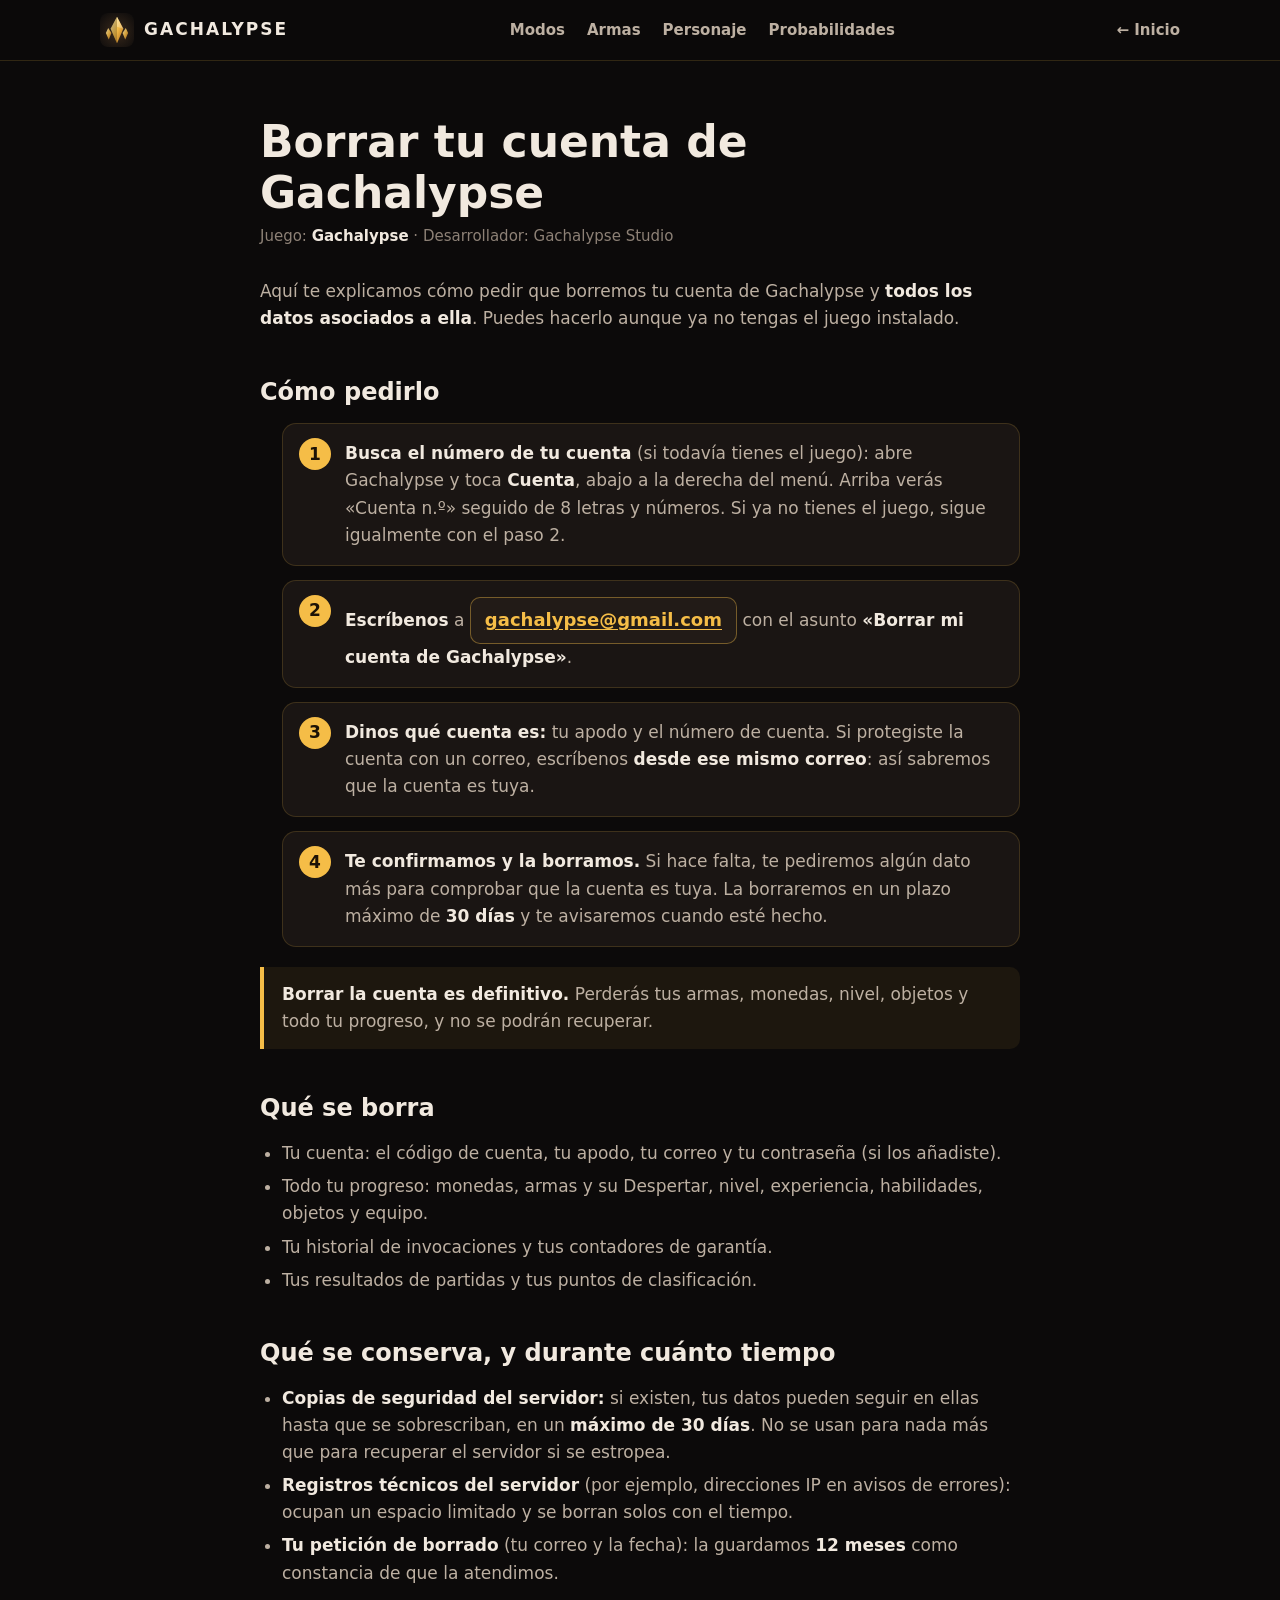
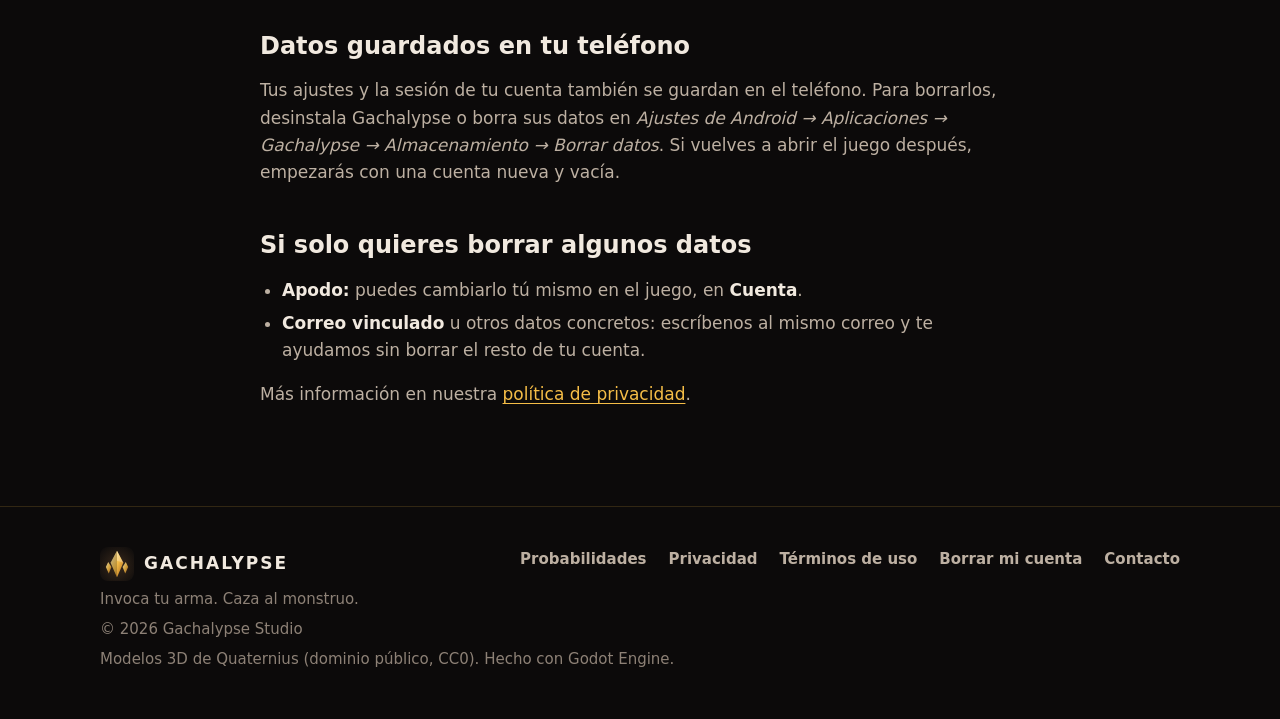
==== borrar-cuenta.html @ cc6512dd "Página web de Gachalypse Portada, política de privacidad, borrar la cuenta, términos de uso y probab" ====
<!doctype html>
<html lang="es">
<head>
<meta charset="utf-8">
<meta name="viewport" content="width=device-width, initial-scale=1">
<title>Borrar tu cuenta · Gachalypse</title>
<meta name="description" content="Cómo pedir que se borre tu cuenta de Gachalypse y todos sus datos, qué se borra y qué se conserva.">
<meta name="theme-color" content="#0c0a0a">
<link rel="icon" href="img/icono.svg" type="image/svg+xml">
<link rel="apple-touch-icon" href="img/icono-180.png">
<link rel="stylesheet" href="estilo.css">
</head>
<body>
<header class="cabecera">
	<div class="contenedor">
		<a class="marca" href="./"><img src="img/icono.svg" alt="" width="34" height="34">GACHALYPSE</a>
		<nav class="menu" aria-label="Secciones">
			<a href="./#modos">Modos</a>
			<a href="./#armas">Armas</a>
			<a href="./#cazador">Personaje</a>
			<a href="probabilidades.html">Probabilidades</a>
		</nav>
		<a class="volver" href="./">← Inicio</a>
	</div>
</header>

<main class="documento">
	<div class="contenedor">
		<h1>Borrar tu cuenta de Gachalypse</h1>
		<p class="fecha">Juego: <strong>Gachalypse</strong> · Desarrollador: Gachalypse Studio</p>

		<p>Aquí te explicamos cómo pedir que borremos tu cuenta de Gachalypse y <strong>todos los datos asociados a ella</strong>. Puedes hacerlo aunque ya no tengas el juego instalado.</p>

		<h2>Cómo pedirlo</h2>
		<ol class="pasos">
			<li><strong>Busca el número de tu cuenta</strong> (si todavía tienes el juego): abre Gachalypse y toca <strong>Cuenta</strong>, abajo a la derecha del menú. Arriba verás «Cuenta n.º» seguido de 8 letras y números. Si ya no tienes el juego, sigue igualmente con el paso 2.</li>
			<li><strong>Escríbenos</strong> a <a class="correo" href="mailto:gachalypse@gmail.com?subject=Borrar%20mi%20cuenta%20de%20Gachalypse">gachalypse@gmail.com</a> con el asunto <strong>«Borrar mi cuenta de Gachalypse»</strong>.</li>
			<li><strong>Dinos qué cuenta es:</strong> tu apodo y el número de cuenta. Si protegiste la cuenta con un correo, escríbenos <strong>desde ese mismo correo</strong>: así sabremos que la cuenta es tuya.</li>
			<li><strong>Te confirmamos y la borramos.</strong> Si hace falta, te pediremos algún dato más para comprobar que la cuenta es tuya. La borraremos en un plazo máximo de <strong>30 días</strong> y te avisaremos cuando esté hecho.</li>
		</ol>

		<div class="aviso"><p><strong>Borrar la cuenta es definitivo.</strong> Perderás tus armas, monedas, nivel, objetos y todo tu progreso, y no se podrán recuperar.</p></div>

		<h2>Qué se borra</h2>
		<ul>
			<li>Tu cuenta: el código de cuenta, tu apodo, tu correo y tu contraseña (si los añadiste).</li>
			<li>Todo tu progreso: monedas, armas y su Despertar, nivel, experiencia, habilidades, objetos y equipo.</li>
			<li>Tu historial de invocaciones y tus contadores de garantía.</li>
			<li>Tus resultados de partidas y tus puntos de clasificación.</li>
		</ul>

		<h2>Qué se conserva, y durante cuánto tiempo</h2>
		<ul>
			<li><strong>Copias de seguridad del servidor:</strong> si existen, tus datos pueden seguir en ellas hasta que se sobrescriban, en un <strong>máximo de 30 días</strong>. No se usan para nada más que para recuperar el servidor si se estropea.</li>
			<li><strong>Registros técnicos del servidor</strong> (por ejemplo, direcciones IP en avisos de errores): ocupan un espacio limitado y se borran solos con el tiempo.</li>
			<li><strong>Tu petición de borrado</strong> (tu correo y la fecha): la guardamos <strong>12 meses</strong> como constancia de que la atendimos.</li>
		</ul>

		<h2>Datos guardados en tu teléfono</h2>
		<p>Tus ajustes y la sesión de tu cuenta también se guardan en el teléfono. Para borrarlos, desinstala Gachalypse o borra sus datos en <em>Ajustes de Android → Aplicaciones → Gachalypse → Almacenamiento → Borrar datos</em>. Si vuelves a abrir el juego después, empezarás con una cuenta nueva y vacía.</p>

		<h2>Si solo quieres borrar algunos datos</h2>
		<ul>
			<li><strong>Apodo:</strong> puedes cambiarlo tú mismo en el juego, en <strong>Cuenta</strong>.</li>
			<li><strong>Correo vinculado</strong> u otros datos concretos: escríbenos al mismo correo y te ayudamos sin borrar el resto de tu cuenta.</li>
		</ul>

		<p>Más información en nuestra <a href="privacidad.html">política de privacidad</a>.</p>
	</div>
</main>

<footer class="pie">
	<div class="contenedor">
		<div class="columnas">
			<div>
				<a class="marca" href="./"><img src="img/icono.svg" alt="" width="34" height="34">GACHALYPSE</a>
				<p>Invoca tu arma. Caza al monstruo.</p>
				<p>© 2026 Gachalypse Studio</p>
			</div>
			<nav aria-label="Información">
				<a href="probabilidades.html">Probabilidades</a>
				<a href="privacidad.html">Privacidad</a>
				<a href="terminos.html">Términos de uso</a>
				<a href="borrar-cuenta.html">Borrar mi cuenta</a>
				<a href="mailto:gachalypse@gmail.com">Contacto</a>
			</nav>
		</div>
		<p>Modelos 3D de Quaternius (dominio público, CC0). Hecho con Godot Engine.</p>
	</div>
</footer>
</body>
</html>
---- estilo.css ----
/* GACHALYPSE — Estilo de la página web (los mismos colores que el juego). */

:root {
	--fondo: #0c0a0a;
	--fondo-2: #141010;
	--panel: #1a1513;
	--panel-2: #221b17;
	--borde: rgba(245, 189, 71, 0.16);
	--borde-fuerte: rgba(245, 189, 71, 0.4);
	--texto: #f1e9df;
	--texto-suave: #bdb0a2;
	--texto-tenue: #8d8176;
	--aureo: #f5bd47;
	--aureo-claro: #ffe9a8;
	--aureo-oscuro: #a8641a;
	--comun: #adb5bd;
	--rara: #4d9efa;
	--epica: #b86bff;
	--legendaria: #ffc238;
	--mitica: #ff4061;
	--radio: 14px;
	--ancho: 1120px;
	--letra: system-ui, -apple-system, "Segoe UI", Roboto, "Helvetica Neue", Arial, sans-serif;
	color-scheme: dark;
}

* { box-sizing: border-box; }

html { scroll-behavior: smooth; -webkit-text-size-adjust: 100%; }

body {
	margin: 0;
	background: var(--fondo);
	color: var(--texto);
	font-family: var(--letra);
	font-size: 17px;
	line-height: 1.6;
}

img { max-width: 100%; height: auto; display: block; }

a { color: var(--aureo); text-underline-offset: 3px; }
a:hover { color: var(--aureo-claro); }

:focus-visible { outline: 2px solid var(--aureo); outline-offset: 3px; border-radius: 6px; }

.contenedor { width: 100%; max-width: var(--ancho); margin: 0 auto; padding: 0 20px; }

/* ---------- Cabecera ---------- */

.cabecera {
	position: sticky;
	top: 0;
	z-index: 10;
	background: rgba(12, 10, 10, 0.86);
	backdrop-filter: blur(10px);
	-webkit-backdrop-filter: blur(10px);
	border-bottom: 1px solid var(--borde);
}

.cabecera .contenedor {
	display: flex;
	align-items: center;
	justify-content: space-between;
	gap: 16px;
	min-height: 60px;
}

.marca {
	display: flex;
	align-items: center;
	gap: 10px;
	color: var(--texto);
	text-decoration: none;
	font-weight: 900;
	letter-spacing: 0.12em;
	font-size: 17px;
}

.marca img { width: 34px; height: 34px; border-radius: 8px; }
.marca:hover { color: var(--aureo-claro); }

.menu { display: flex; gap: 22px; }
.menu a {
	color: var(--texto-suave);
	text-decoration: none;
	font-size: 15px;
	font-weight: 600;
}
.menu a:hover { color: var(--aureo); }

@media (max-width: 760px) {
	.menu { display: none; }
}

.volver {
	color: var(--texto-suave);
	text-decoration: none;
	font-size: 15px;
	font-weight: 600;
}

/* ---------- Portada ---------- */

.portada {
	position: relative;
	min-height: min(88vh, 760px);
	display: flex;
	align-items: flex-end;
	overflow: hidden;
	border-bottom: 1px solid var(--borde);
}

.portada .fondo {
	position: absolute;
	inset: 0;
	width: 100%;
	height: 100%;
	object-fit: cover;
	object-position: center 60%;
}

.portada::after {
	content: "";
	position: absolute;
	inset: 0;
	background:
		linear-gradient(180deg, rgba(12, 10, 10, 0.25) 0%, rgba(12, 10, 10, 0.35) 40%, rgba(12, 10, 10, 0.95) 88%, var(--fondo) 100%),
		radial-gradient(ellipse at 20% 80%, rgba(168, 100, 26, 0.35), transparent 60%);
}

.portada .contenedor { position: relative; z-index: 1; padding-top: 120px; padding-bottom: 64px; }

.portada .icono {
	width: 88px;
	height: 88px;
	border-radius: 20px;
	box-shadow: 0 10px 40px rgba(245, 189, 71, 0.35);
	margin-bottom: 18px;
}

.titulo-juego {
	margin: 0;
	font-size: clamp(44px, 10vw, 96px);
	line-height: 1;
	font-weight: 900;
	letter-spacing: 0.06em;
	background: linear-gradient(180deg, #fff6d6 0%, var(--aureo) 55%, var(--aureo-oscuro) 100%);
	-webkit-background-clip: text;
	background-clip: text;
	color: transparent;
	filter: drop-shadow(0 4px 18px rgba(0, 0, 0, 0.6));
}

.lema {
	margin: 14px 0 0;
	font-size: clamp(20px, 3.4vw, 28px);
	font-weight: 700;
	color: var(--texto);
	text-shadow: 0 2px 12px rgba(0, 0, 0, 0.8);
}

.entradilla {
	max-width: 620px;
	margin: 12px 0 0;
	color: var(--texto-suave);
	text-shadow: 0 2px 10px rgba(0, 0, 0, 0.9);
}

.acciones { display: flex; flex-wrap: wrap; gap: 12px; margin-top: 28px; }

.boton {
	display: inline-flex;
	align-items: center;
	gap: 10px;
	padding: 13px 22px;
	border-radius: 999px;
	font-weight: 800;
	font-size: 16px;
	text-decoration: none;
	border: 1px solid var(--borde-fuerte);
	color: var(--texto);
	background: rgba(26, 21, 19, 0.8);
	transition: transform 0.15s ease, background 0.15s ease;
}

.boton:hover { transform: translateY(-1px); color: var(--aureo-claro); }

.boton-principal {
	background: linear-gradient(180deg, #ffd36b, var(--aureo) 60%, #d99a2b);
	color: #1c1206;
	border-color: transparent;
}

.boton-principal:hover { color: #1c1206; }

.boton[aria-disabled="true"] { cursor: default; }
.boton[aria-disabled="true"]:hover { transform: none; }

.boton svg { width: 20px; height: 20px; flex: none; }

.pequeno { font-size: 14px; color: var(--texto-tenue); margin-top: 14px; }

/* ---------- Secciones ---------- */

.seccion { padding: 76px 0; }
.seccion + .seccion { border-top: 1px solid rgba(255, 255, 255, 0.04); }
.seccion.oscura { background: var(--fondo-2); }

.antetitulo {
	margin: 0 0 8px;
	color: var(--aureo);
	font-size: 13px;
	font-weight: 800;
	letter-spacing: 0.18em;
	text-transform: uppercase;
}

h2 {
	margin: 0 0 14px;
	font-size: clamp(28px, 5vw, 42px);
	line-height: 1.15;
	font-weight: 900;
}

h3 { margin: 0 0 8px; font-size: 20px; line-height: 1.3; }

.introduccion { max-width: 720px; color: var(--texto-suave); margin: 0 0 34px; }

/* Rejillas */
.rejilla { display: grid; gap: 18px; }
.rejilla-3 { grid-template-columns: repeat(auto-fit, minmax(min(100%, 240px), 1fr)); }
.rejilla-2 { grid-template-columns: repeat(auto-fit, minmax(min(100%, 420px), 1fr)); }

.tarjeta {
	background: linear-gradient(180deg, var(--panel-2), var(--panel));
	border: 1px solid var(--borde);
	border-radius: var(--radio);
	padding: 22px;
}

.tarjeta p { margin: 0; color: var(--texto-suave); font-size: 16px; }

.tarjeta .simbolo {
	width: 44px;
	height: 44px;
	border-radius: 12px;
	display: grid;
	place-items: center;
	margin-bottom: 14px;
	background: rgba(245, 189, 71, 0.12);
	color: var(--aureo);
}

.tarjeta .simbolo svg { width: 24px; height: 24px; }

/* Modos de juego */
.modo { padding: 0; overflow: hidden; display: flex; flex-direction: column; }
.modo img { aspect-ratio: 16 / 8; width: 100%; object-fit: cover; border-bottom: 1px solid var(--borde); }
.modo .cuerpo { padding: 18px 20px 22px; }
.modo .etiqueta-modo {
	display: inline-block;
	font-size: 12px;
	font-weight: 800;
	letter-spacing: 0.1em;
	text-transform: uppercase;
	color: var(--aureo);
	margin-bottom: 6px;
}

/* Bloque de texto e imagen */
.dos-columnas {
	display: grid;
	grid-template-columns: 1fr 1fr;
	gap: 40px;
	align-items: center;
}

@media (max-width: 860px) {
	.dos-columnas { grid-template-columns: 1fr; gap: 26px; }
	.dos-columnas .imagen-primero { order: -1; }
}

.captura {
	border-radius: var(--radio);
	border: 1px solid var(--borde);
	box-shadow: 0 18px 50px rgba(0, 0, 0, 0.5);
	width: 100%;
}

.lista-puntos { list-style: none; padding: 0; margin: 0; display: grid; gap: 12px; }
.lista-puntos li { padding-left: 30px; position: relative; color: var(--texto-suave); }
.lista-puntos li::before {
	content: "";
	position: absolute;
	left: 4px;
	top: 0.5em;
	width: 11px;
	height: 11px;
	transform: rotate(45deg);
	background: var(--aureo);
	border-radius: 2px;
}
.lista-puntos strong { color: var(--texto); }

/* Rarezas */
.rarezas { display: flex; flex-wrap: wrap; gap: 8px; margin: 22px 0; }
.rareza {
	display: inline-flex;
	align-items: center;
	gap: 8px;
	padding: 7px 14px;
	border-radius: 999px;
	border: 1px solid currentColor;
	font-weight: 800;
	font-size: 14px;
	background: rgba(255, 255, 255, 0.03);
}
.rareza b { color: var(--texto); font-weight: 800; }

.c-comun { color: var(--comun); }
.c-rara { color: var(--rara); }
.c-epica { color: var(--epica); }
.c-legendaria { color: var(--legendaria); }
.c-mitica { color: var(--mitica); }

/* Tira de armas */
.armas {
	display: grid;
	grid-auto-flow: column;
	grid-auto-columns: minmax(200px, 1fr);
	gap: 14px;
	overflow-x: auto;
	scroll-snap-type: x mandatory;
	padding-bottom: 10px;
	scrollbar-width: thin;
	scrollbar-color: var(--aureo-oscuro) transparent;
}

.arma {
	scroll-snap-align: start;
	background: radial-gradient(ellipse at 50% 35%, color-mix(in srgb, var(--color-rareza) 22%, transparent), transparent 70%), var(--panel);
	border: 1px solid color-mix(in srgb, var(--color-rareza) 55%, transparent);
	border-radius: var(--radio);
	padding: 14px 14px 16px;
	text-align: center;
}
.arma img { width: 100%; aspect-ratio: 2 / 1; object-fit: contain; }
.arma .nombre { font-weight: 800; margin-top: 6px; }
.arma .tipo { font-size: 13px; color: var(--color-rareza); font-weight: 700; text-transform: uppercase; letter-spacing: 0.06em; }

.r-comun { --color-rareza: var(--comun); }
.r-rara { --color-rareza: var(--rara); }
.r-epica { --color-rareza: var(--epica); }
.r-legendaria { --color-rareza: var(--legendaria); }
.r-mitica { --color-rareza: var(--mitica); }

/* Galería */
.galeria {
	display: grid;
	grid-auto-flow: column;
	grid-auto-columns: min(82%, 640px);
	gap: 16px;
	overflow-x: auto;
	scroll-snap-type: x mandatory;
	padding-bottom: 12px;
	scrollbar-width: thin;
	scrollbar-color: var(--aureo-oscuro) transparent;
}
.galeria figure { margin: 0; scroll-snap-align: start; }
.galeria figcaption { margin-top: 10px; color: var(--texto-tenue); font-size: 15px; }

/* Llamada final */
.llamada {
	text-align: center;
	background:
		radial-gradient(ellipse at 50% 0%, rgba(245, 189, 71, 0.18), transparent 65%),
		var(--fondo-2);
}
.llamada .acciones { justify-content: center; }

/* ---------- Pie ---------- */

.pie {
	border-top: 1px solid var(--borde);
	padding: 40px 0 48px;
	color: var(--texto-tenue);
	font-size: 15px;
}
.pie .columnas { display: flex; flex-wrap: wrap; justify-content: space-between; gap: 24px; }
.pie nav { display: flex; flex-wrap: wrap; gap: 10px 22px; }
.pie nav a { color: var(--texto-suave); text-decoration: none; font-weight: 600; }
.pie nav a:hover { color: var(--aureo); }
.pie p { margin: 6px 0 0; }

/* ---------- Páginas de texto (privacidad, términos...) ---------- */

.documento { padding: 56px 0 80px; }
.documento .contenedor { max-width: 800px; }
.documento h1 { margin: 0 0 6px; font-size: clamp(30px, 6vw, 44px); line-height: 1.15; font-weight: 900; }
.documento .fecha { color: var(--texto-tenue); margin: 0 0 30px; font-size: 15px; }
.documento h2 { font-size: 24px; margin: 40px 0 12px; padding-top: 6px; }
.documento h3 { font-size: 18px; margin: 24px 0 8px; }
.documento p, .documento li { color: var(--texto-suave); }
.documento strong { color: var(--texto); }
.documento ul, .documento ol { padding-left: 22px; }
.documento li { margin: 6px 0; }

.resumen {
	background: linear-gradient(180deg, var(--panel-2), var(--panel));
	border: 1px solid var(--borde-fuerte);
	border-radius: var(--radio);
	padding: 18px 22px;
	margin: 0 0 28px;
}
.resumen p { margin: 0 0 8px; }
.resumen ul { margin: 0; }

.indice { columns: 2 260px; margin: 0 0 10px; }

.pasos { counter-reset: paso; list-style: none; padding: 0; display: grid; gap: 14px; }
.pasos > li {
	counter-increment: paso;
	position: relative;
	padding: 16px 18px 16px 62px;
	background: var(--panel);
	border: 1px solid var(--borde);
	border-radius: var(--radio);
	margin: 0;
}
.pasos > li::before {
	content: counter(paso);
	position: absolute;
	left: 16px;
	top: 14px;
	width: 32px;
	height: 32px;
	border-radius: 50%;
	display: grid;
	place-items: center;
	font-weight: 900;
	color: #1c1206;
	background: var(--aureo);
}

.aviso {
	border-left: 4px solid var(--aureo);
	background: rgba(245, 189, 71, 0.07);
	padding: 14px 18px;
	border-radius: 0 10px 10px 0;
	margin: 20px 0;
}
.aviso p { margin: 0; }

/* Tablas */
.tabla-envoltorio { overflow-x: auto; margin: 16px 0 8px; border: 1px solid var(--borde); border-radius: var(--radio); }
table { width: 100%; border-collapse: collapse; font-size: 15px; }
th, td { padding: 11px 14px; text-align: left; border-bottom: 1px solid rgba(255, 255, 255, 0.06); vertical-align: top; }
th { background: var(--panel-2); color: var(--texto); font-weight: 800; white-space: nowrap; }
tr:last-child td { border-bottom: none; }
td { color: var(--texto-suave); }
td.num, th.num { text-align: right; font-variant-numeric: tabular-nums; white-space: nowrap; }
td .destacada { color: var(--aureo); font-weight: 800; font-size: 13px; margin-left: 6px; }

/* Correo para copiar */
.correo {
	display: inline-block;
	font-weight: 800;
	font-size: 18px;
	padding: 8px 14px;
	border-radius: 10px;
	background: var(--panel-2);
	border: 1px solid var(--borde-fuerte);
	word-break: break-all;
}

/* Datos que aún faltan (se rellenan antes de publicar) */
.pendiente { background: #ffe25b; color: #1c1206; padding: 0 4px; border-radius: 4px; font-weight: 800; }

@media (max-width: 560px) {
	body { font-size: 16px; }
	.seccion { padding: 56px 0; }
	.contenedor { padding: 0 16px; }
	.portada .contenedor { padding-bottom: 44px; }
	.portada .fondo { object-position: 74% 50%; }
	.boton { padding: 12px 18px; }
	.pasos > li { padding-left: 56px; }
}

@media (prefers-reduced-motion: reduce) {
	html { scroll-behavior: auto; }
	.boton { transition: none; }
}
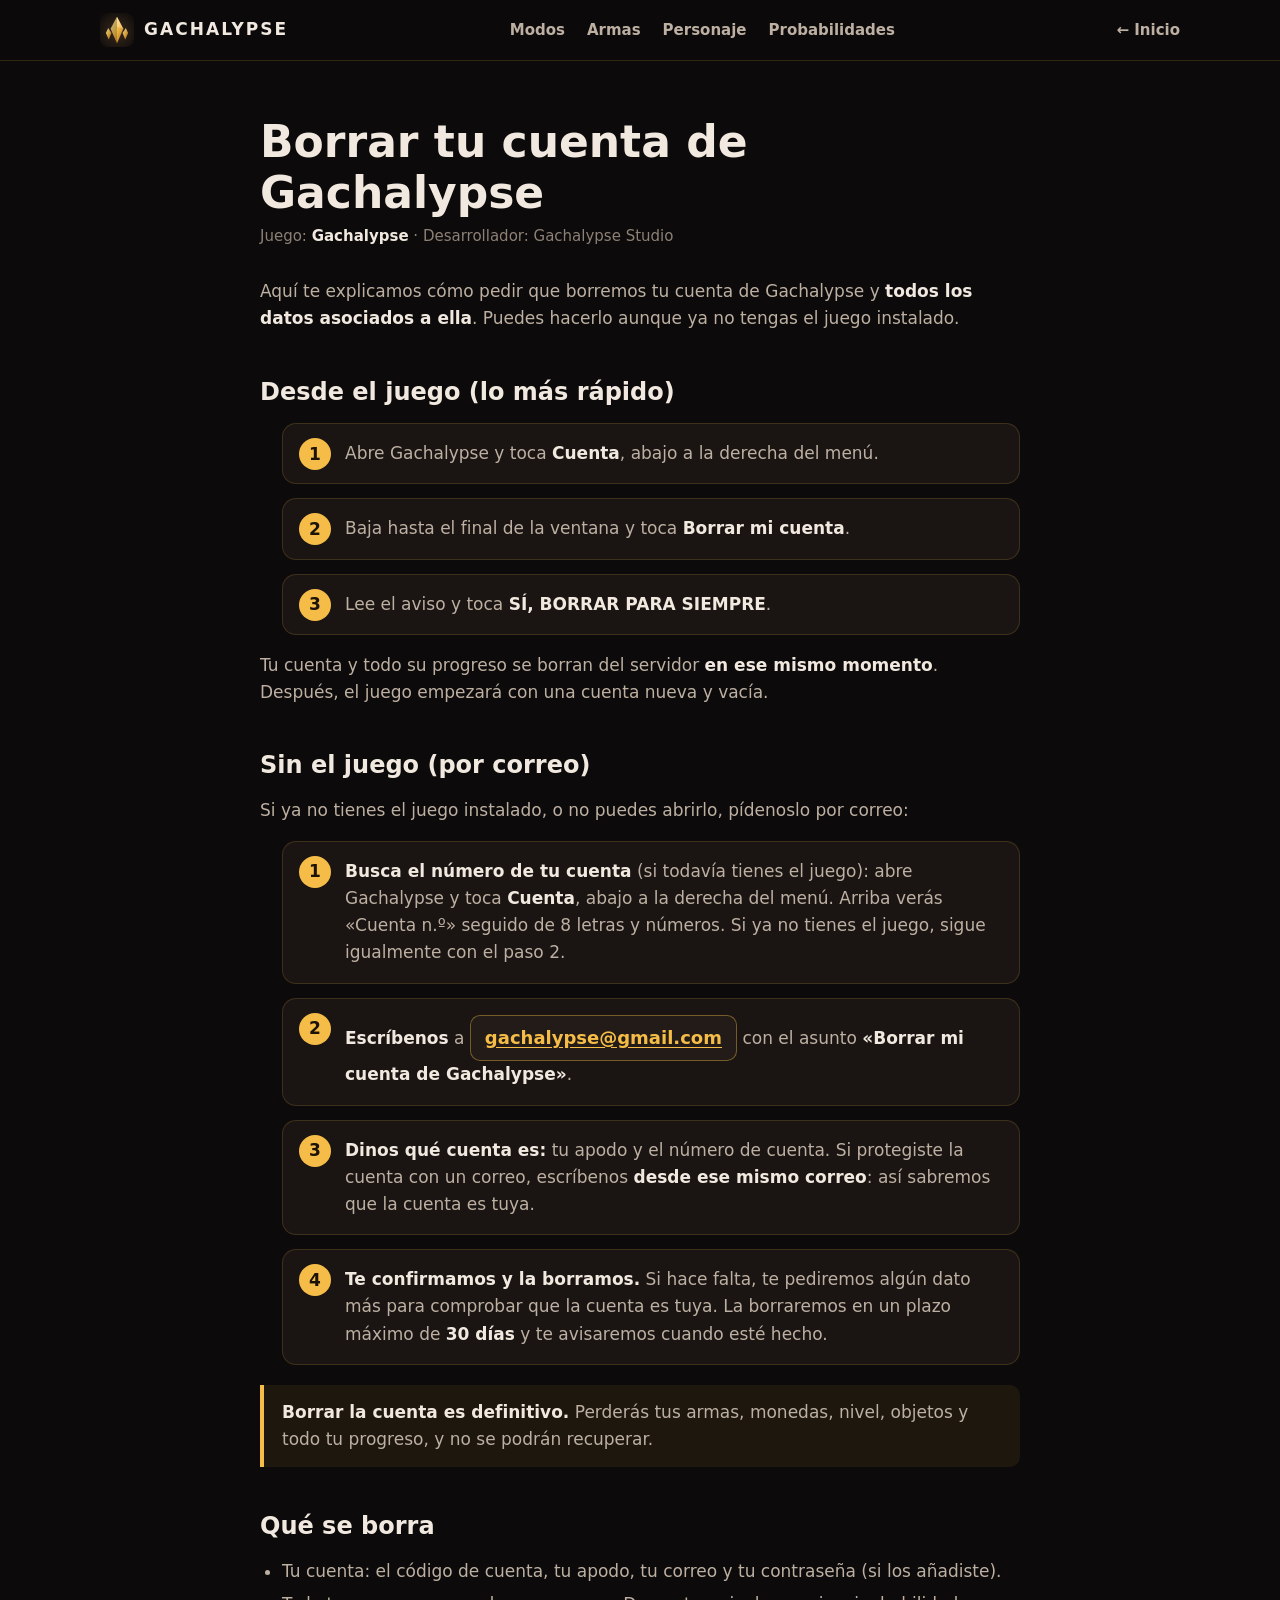
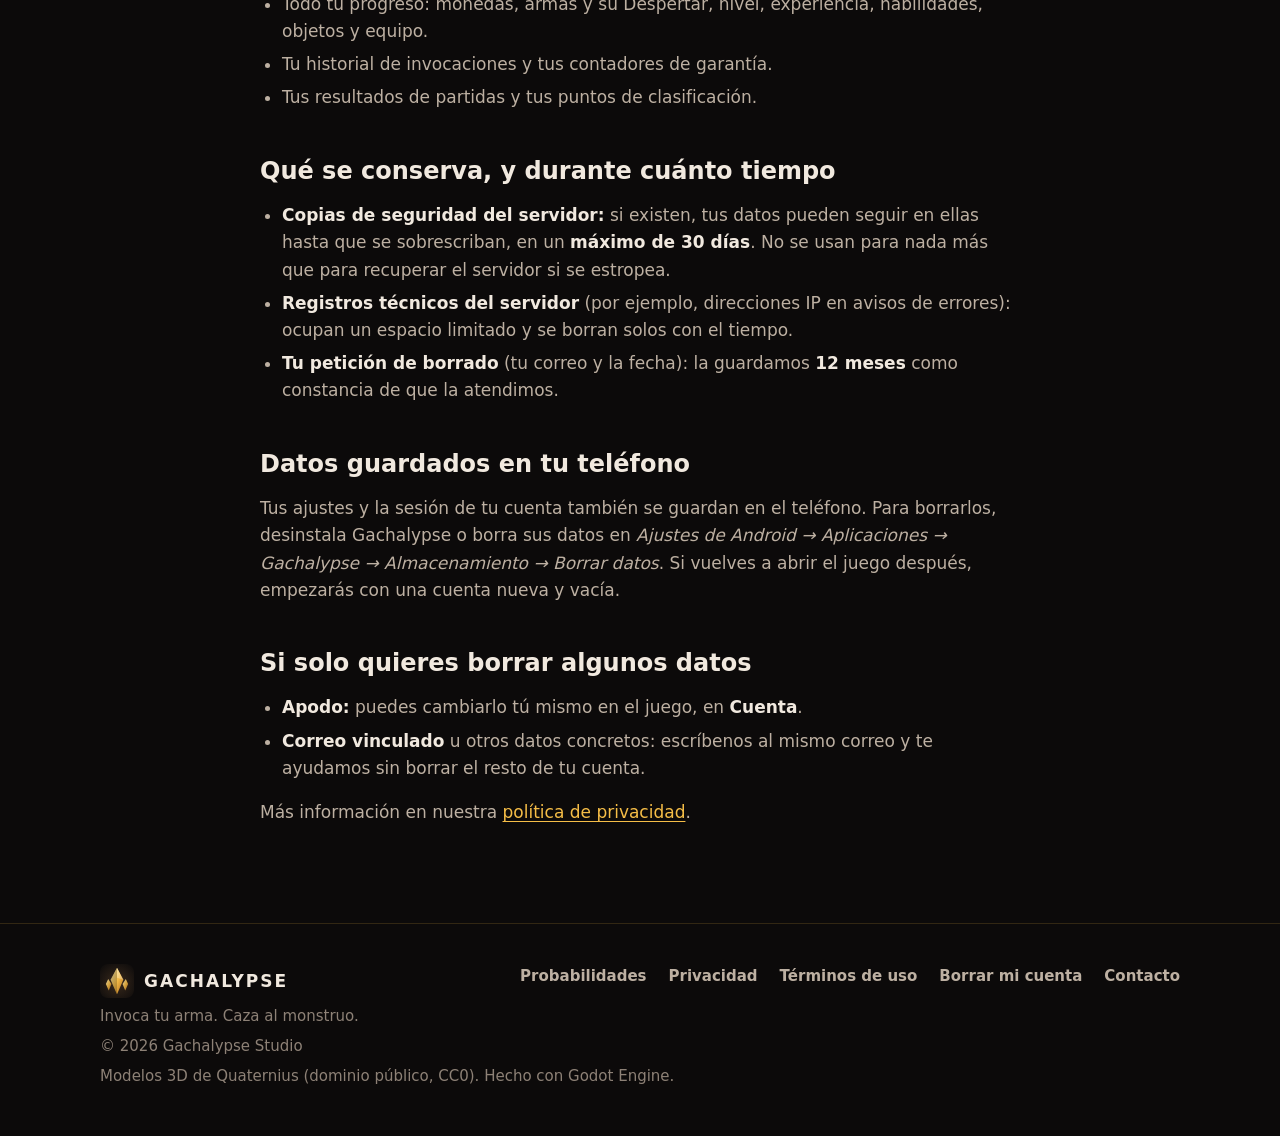
==== commit 284f416e: "Borrar la cuenta desde el juego La página de borrar cuenta, la política de privacidad y los términos" ====
--- a/borrar-cuenta.html
+++ b/borrar-cuenta.html
@@ -31,7 +31,16 @@
 
 		<p>Aquí te explicamos cómo pedir que borremos tu cuenta de Gachalypse y <strong>todos los datos asociados a ella</strong>. Puedes hacerlo aunque ya no tengas el juego instalado.</p>
 
-		<h2>Cómo pedirlo</h2>
+		<h2>Desde el juego (lo más rápido)</h2>
+		<ol class="pasos">
+			<li>Abre Gachalypse y toca <strong>Cuenta</strong>, abajo a la derecha del menú.</li>
+			<li>Baja hasta el final de la ventana y toca <strong>Borrar mi cuenta</strong>.</li>
+			<li>Lee el aviso y toca <strong>SÍ, BORRAR PARA SIEMPRE</strong>.</li>
+		</ol>
+		<p>Tu cuenta y todo su progreso se borran del servidor <strong>en ese mismo momento</strong>. Después, el juego empezará con una cuenta nueva y vacía.</p>
+
+		<h2>Sin el juego (por correo)</h2>
+		<p>Si ya no tienes el juego instalado, o no puedes abrirlo, pídenoslo por correo:</p>
 		<ol class="pasos">
 			<li><strong>Busca el número de tu cuenta</strong> (si todavía tienes el juego): abre Gachalypse y toca <strong>Cuenta</strong>, abajo a la derecha del menú. Arriba verás «Cuenta n.º» seguido de 8 letras y números. Si ya no tienes el juego, sigue igualmente con el paso 2.</li>
 			<li><strong>Escríbenos</strong> a <a class="correo" href="mailto:gachalypse@gmail.com?subject=Borrar%20mi%20cuenta%20de%20Gachalypse">gachalypse@gmail.com</a> con el asunto <strong>«Borrar mi cuenta de Gachalypse»</strong>.</li>
